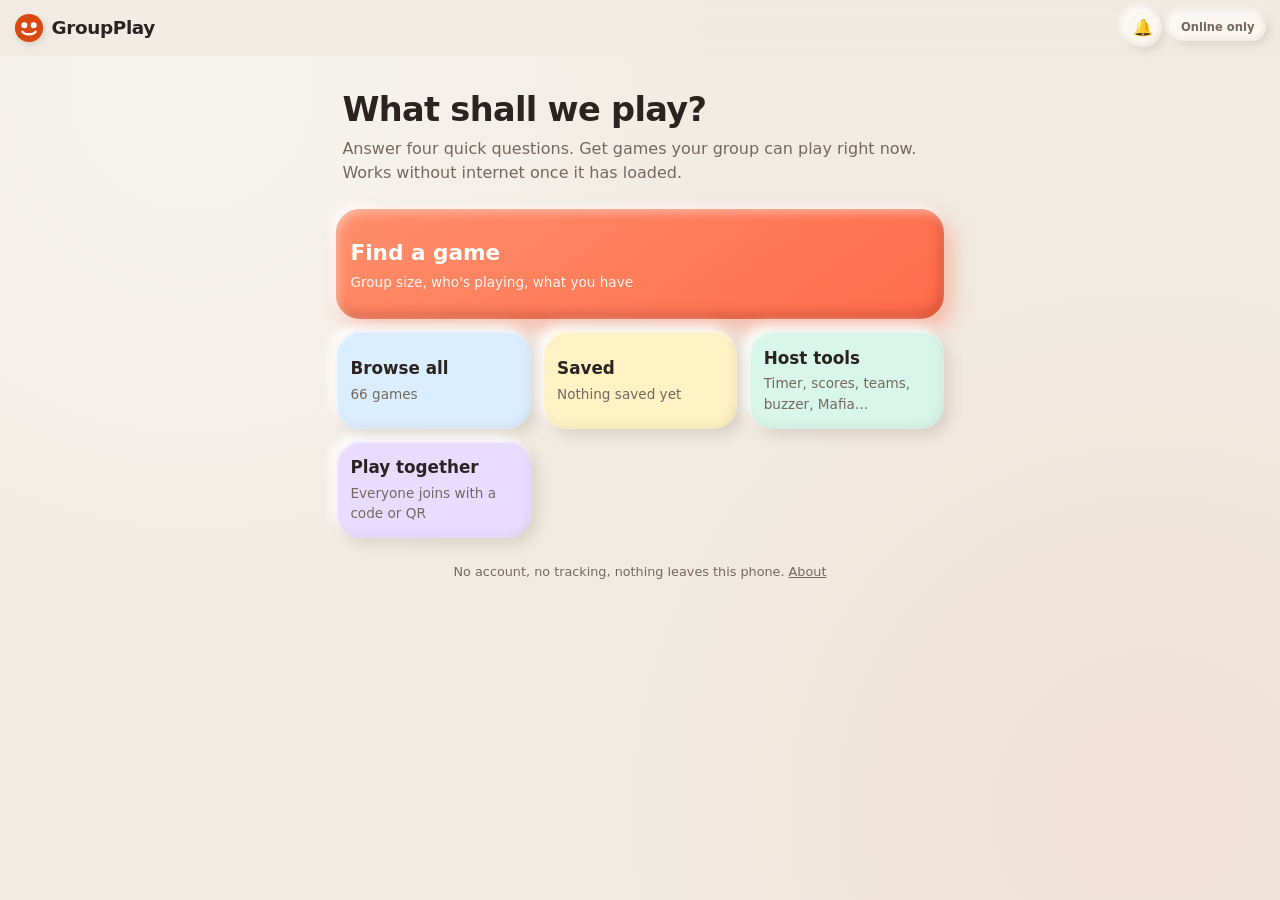
==== index.html @ 2ce84ced "GroupPlay v2026.10.26" ====
<!doctype html>
<html lang="en">
<head>
  <meta charset="utf-8">
  <meta name="viewport" content="width=device-width, initial-scale=1, viewport-fit=cover">
  <title>GroupPlay — pick a game for your group</title>
  <meta name="description" content="Tell it how many people, who they are and what you have. It picks party games you can play right now — offline, no download, no sign-up.">
  <meta name="theme-color" content="#faf7f2" media="(prefers-color-scheme: light)">
  <meta name="theme-color" content="#15120f" media="(prefers-color-scheme: dark)">
  <meta name="mobile-web-app-capable" content="yes">
  <meta name="apple-mobile-web-app-capable" content="yes">
  <meta name="apple-mobile-web-app-status-bar-style" content="default">
  <meta name="apple-mobile-web-app-title" content="GroupPlay">
  <link rel="manifest" href="manifest.webmanifest">
  <link rel="icon" href="icons/icon.svg" type="image/svg+xml">
  <link rel="apple-touch-icon" href="icons/icon-192.png">
  <link rel="stylesheet" href="css/app.css">
</head>
<body>
  <header class="top">
    <a class="brand" href="#/" aria-label="GroupPlay home">
      <svg viewBox="0 0 32 32" aria-hidden="true"><circle cx="16" cy="16" r="15" fill="#d9480f"/><circle cx="11" cy="13" r="3.2" fill="#fff"/><circle cx="21" cy="13" r="3.2" fill="#fff"/><path d="M9 20c2 3.5 12 3.5 14 0" stroke="#fff" stroke-width="2.6" fill="none" stroke-linecap="round"/></svg>
      GroupPlay
    </a>
    <button type="button" id="sound-toggle" class="sound-toggle" aria-label="toggle button sounds" title="Button sounds">🔔</button>
    <span id="offline-badge" class="offline-badge" title="Once this shows 'Works offline', the whole site is saved on this phone.">Loading…</span>
  </header>
  <main id="app" aria-live="polite">
    <noscript><section class="card"><h2>JavaScript is off</h2><p>GroupPlay runs entirely on your phone and needs JavaScript. Nothing is sent anywhere.</p></section></noscript>
  </main>

  <script src="js/version.js"></script>
  <script src="js/config.js"></script>
  <script src="js/games.js"></script>
  <script src="js/decks.js"></script>
  <script src="js/engine.js"></script>
  <script src="js/store.js"></script>
  <script src="js/audio.js"></script>
  <script src="js/ui.js"></script>
  <script src="js/explain.js"></script>
  <script src="js/explainers.js"></script>
  <script src="js/qr.js"></script>
  <script src="js/net.js"></script>
  <script src="js/tools.js"></script>
  <script src="js/play.js"></script>
  <script src="js/online.js"></script>
  <script src="js/app.js"></script>
</body>
</html>
---- css/app.css ----
/* GroupPlay — claymorphism UI. Mobile first, system fonts only, light + dark, reduced-motion safe. */
:root {
  --bg: #f1ebe2;
  --bg-2: #e8e0d4;
  --surface: #faf6f0;
  --surface-2: #efe8de;
  --text: #2a2320;
  --muted: #75695f;
  --line: #e1d7ca;
  --accent: #ff6b4a;
  --accent-2: #ff8f6b;
  --accent-ink: #fff;
  --accent-soft: #ffe1d7;
  --mint: #3fcf9f; --mint-soft: #d8f6ea;
  --sky: #4fb0ff; --sky-soft: #dbeeff;
  --lemon: #ffcf3f; --lemon-soft: #fff2c4;
  --grape: #9b6bff; --grape-soft: #e9ddff;
  --pink: #ff6fc0;
  --ok: #1f9d6a; --ok-soft: #d8f6ea;
  --danger: #e5484d; --danger-soft: #ffe0e0;
  --hi: rgba(255,255,255,.95);        /* clay highlight */
  --lo: rgba(96,70,48,.16);           /* clay shade */
  --lo-2: rgba(96,70,48,.08);
  --clay: 6px 6px 14px var(--lo), -5px -5px 12px var(--hi), inset 1px 1px 3px var(--hi), inset -3px -3px 8px var(--lo-2);
  --clay-sm: 3px 3px 8px var(--lo), -3px -3px 7px var(--hi), inset 1px 1px 2px var(--hi), inset -2px -2px 5px var(--lo-2);
  --clay-in: inset 4px 4px 10px var(--lo), inset -3px -3px 8px var(--hi);
  --r: 24px; --r-sm: 16px;
  --tap: 50px;
  --spring: cubic-bezier(.34, 1.56, .64, 1);
  color-scheme: light;
}
@media (prefers-color-scheme: dark) {
  :root:not([data-theme="light"]) {
    --bg: #1d1a21; --bg-2: #17151b; --surface: #2a262f; --surface-2: #34303a; --text: #f4efe9; --muted: #a79d93; --line: #3e3944;
    --accent: #ff7a57; --accent-2: #ff9a7c; --accent-soft: #4a2a22;
    --mint-soft: #1d3d33; --sky-soft: #1f3348; --lemon-soft: #46391a; --grape-soft: #332552;
    --ok: #4ad39a; --ok-soft: #1d3d33; --danger: #ff7b7b; --danger-soft: #4a2222;
    --hi: rgba(255,255,255,.07); --lo: rgba(0,0,0,.5); --lo-2: rgba(0,0,0,.3);
    color-scheme: dark;
  }
}
:root[data-theme="dark"] {
  --bg: #1d1a21; --bg-2: #17151b; --surface: #2a262f; --surface-2: #34303a; --text: #f4efe9; --muted: #a79d93; --line: #3e3944;
  --accent: #ff7a57; --accent-2: #ff9a7c; --accent-soft: #4a2a22;
  --mint-soft: #1d3d33; --sky-soft: #1f3348; --lemon-soft: #46391a; --grape-soft: #332552;
  --ok: #4ad39a; --ok-soft: #1d3d33; --danger: #ff7b7b; --danger-soft: #4a2222;
  --hi: rgba(255,255,255,.07); --lo: rgba(0,0,0,.5); --lo-2: rgba(0,0,0,.3);
  color-scheme: dark;
}

* { box-sizing: border-box; }
html { -webkit-text-size-adjust: 100%; }
body {
  margin: 0; background: var(--bg); color: var(--text);
  background-image: radial-gradient(circle at 15% 10%, rgba(255,255,255,.5), transparent 40%), radial-gradient(circle at 90% 90%, rgba(255,107,74,.08), transparent 40%);
  background-attachment: fixed;
  font: 16px/1.5 system-ui, -apple-system, "Segoe UI", Roboto, "Noto Sans", sans-serif;
  -webkit-tap-highlight-color: transparent; overscroll-behavior-y: contain;
}
a { color: var(--accent); }
h1, h2, h3 { line-height: 1.15; margin: 0 0 .45rem; letter-spacing: -.02em; font-weight: 800; }
h1 { font-size: 1.7rem; } h2 { font-size: 1.3rem; } h3 { font-size: 1.05rem; }
p { margin: 0 0 .75rem; }
.muted { color: var(--muted); }
.small { font-size: .875rem; }
.center { text-align: center; }
.hidden { display: none !important; }
button { font: inherit; }
input, select { font: inherit; color: inherit; }
::selection { background: var(--accent-soft); }

/* ---------- Motion ---------- */
@keyframes pop-in { from { opacity: 0; transform: translateY(14px) scale(.96); } to { opacity: 1; transform: none; } }
@keyframes squish { 0% { transform: scale(1); } 40% { transform: scale(.94, .9); } 100% { transform: scale(1); } }
@keyframes wobble { 0%,100% { transform: rotate(0); } 25% { transform: rotate(-8deg) scale(1.05); } 75% { transform: rotate(8deg) scale(1.05); } }
@keyframes float { 0%,100% { transform: translateY(0); } 50% { transform: translateY(-5px); } }
@keyframes blob { 0%,100% { border-radius: 42% 58% 55% 45% / 50% 45% 55% 50%; } 50% { border-radius: 58% 42% 45% 55% / 45% 55% 45% 55%; } }
@keyframes toast-in { from { opacity: 0; transform: translate(-50%, 24px) scale(.9); } to { opacity: 1; transform: translate(-50%, 0) scale(1); } }
/* Entrance pop only when a new screen is opened (the router adds .route-enter); live re-renders inside a screen never animate. */
main#app.route-enter > * { animation: pop-in .42s var(--spring) both; }
main#app.route-enter > *:nth-child(2) { animation-delay: .05s; } main#app.route-enter > *:nth-child(3) { animation-delay: .1s; } main#app.route-enter > *:nth-child(4) { animation-delay: .15s; } main#app.route-enter > *:nth-child(n+5) { animation-delay: .2s; }

/* ---------- Layout ---------- */
header.top {
  position: sticky; top: 0; z-index: 10; display: flex; align-items: center; gap: .5rem;
  padding: .55rem .9rem; padding-top: max(.55rem, env(safe-area-inset-top));
  background: color-mix(in srgb, var(--bg) 86%, transparent); backdrop-filter: blur(10px);
}
header.top .brand { font-weight: 900; font-size: 1.15rem; letter-spacing: -.02em; text-decoration: none; color: var(--text); flex: 1; display: flex; align-items: center; gap: .45rem; }
header.top .brand svg { width: 30px; height: 30px; filter: drop-shadow(2px 3px 3px var(--lo)); }
header.top .brand:hover svg { animation: wobble .6s ease; }
.offline-badge { font-size: .72rem; font-weight: 700; padding: .3rem .7rem; border-radius: 99px; background: var(--surface); color: var(--muted); box-shadow: var(--clay-sm); }
.offline-badge.ready { color: var(--ok); }
.sound-toggle { width: 38px; height: 38px; border-radius: 50%; border: 0; background: var(--surface); box-shadow: var(--clay-sm); font-size: 1rem; cursor: pointer; display: inline-flex; align-items: center; justify-content: center; }
.sound-toggle.off { opacity: .55; box-shadow: var(--clay-in); }
main#app { max-width: 640px; margin: 0 auto; padding: 1rem; padding-bottom: calc(1.5rem + env(safe-area-inset-bottom)); }

.card { background: var(--surface); border-radius: var(--r); padding: 1.1rem; margin-bottom: 1rem; box-shadow: var(--clay); }
.card.flat { box-shadow: var(--clay-sm); }
.stack > * + * { margin-top: .75rem; }
.row { display: flex; gap: .5rem; align-items: center; flex-wrap: wrap; }
.row.between { justify-content: space-between; }
.grid-2 { display: grid; grid-template-columns: 1fr 1fr; gap: .7rem; }
.grid-3 { display: grid; grid-template-columns: repeat(3, 1fr); gap: .7rem; }

/* ---------- Buttons: squishy clay ---------- */
.btn {
  display: inline-flex; align-items: center; justify-content: center; gap: .4rem;
  min-height: var(--tap); padding: .65rem 1.1rem; border-radius: var(--r-sm); border: 0;
  background: var(--surface); color: var(--text); font-weight: 800; text-decoration: none; cursor: pointer;
  box-shadow: var(--clay-sm); user-select: none; -webkit-user-select: none;
  transition: transform .18s var(--spring), box-shadow .18s ease, filter .18s ease;
}
.btn:hover { filter: brightness(1.03); }
.btn:active, .btn.pressed { transform: scale(.94) translateY(2px); box-shadow: var(--clay-in); }
.btn.primary { background: linear-gradient(145deg, var(--accent-2), var(--accent)); color: var(--accent-ink); box-shadow: 5px 6px 14px rgba(255,107,74,.38), -3px -3px 8px var(--hi), inset 2px 3px 6px rgba(255,255,255,.45), inset -3px -5px 10px rgba(120,30,10,.28); }
.btn.primary:active, .btn.primary.pressed { box-shadow: inset 4px 5px 12px rgba(120,30,10,.35), inset -2px -2px 6px rgba(255,255,255,.2); }
.btn.ok { background: linear-gradient(145deg, #58dbb0, var(--mint)); color: #0d3b2b; box-shadow: 5px 6px 14px rgba(63,207,159,.35), -3px -3px 8px var(--hi), inset 2px 3px 6px rgba(255,255,255,.45), inset -3px -5px 10px rgba(10,80,55,.25); }
.btn.danger { background: linear-gradient(145deg, #ffd6d6, var(--danger-soft)); color: var(--danger); }
.btn.ghost { background: transparent; box-shadow: none; color: var(--accent); }
.btn.ghost:active { box-shadow: none; }
.btn.big { font-size: 1.15rem; min-height: 64px; width: 100%; border-radius: 20px; }
.btn.block { width: 100%; }
.btn.sm { min-height: 40px; padding: .35rem .8rem; font-size: .9rem; border-radius: 13px; }
.btn[disabled] { opacity: .45; pointer-events: none; }
.btn.icon { width: var(--tap); padding: 0; font-size: 1.3rem; border-radius: 50%; }

/* ---------- Chips + options ---------- */
.chips { display: flex; flex-wrap: wrap; gap: .55rem; }
.chip {
  display: inline-flex; align-items: center; gap: .35rem; min-height: 44px; padding: .45rem 1rem;
  border-radius: 99px; border: 0; background: var(--surface); color: var(--text);
  font-weight: 700; cursor: pointer; user-select: none; -webkit-user-select: none; text-decoration: none;
  box-shadow: var(--clay-sm); transition: transform .18s var(--spring), box-shadow .18s ease, background .18s ease, color .18s ease;
}
.chip:active { transform: scale(.93); }
.chip.on { background: linear-gradient(145deg, var(--accent-2), var(--accent)); color: var(--accent-ink); box-shadow: 3px 4px 10px rgba(255,107,74,.35), inset 2px 2px 5px rgba(255,255,255,.4), inset -2px -3px 6px rgba(120,30,10,.25); }
.chip.sm { min-height: 34px; padding: .2rem .75rem; font-size: .85rem; font-weight: 600; }
.chip .sub { font-weight: 500; font-size: .8rem; color: var(--muted); }
.chip.on .sub { color: inherit; opacity: .9; }
.option-list { display: grid; gap: .7rem; }
.option {
  display: block; padding: .9rem 1.05rem; border-radius: 20px; border: 0; background: var(--surface);
  cursor: pointer; text-align: left; width: 100%; color: var(--text); box-shadow: var(--clay-sm);
  transition: transform .18s var(--spring), box-shadow .18s ease;
}
.option:active { transform: scale(.97); }
.option.on { background: var(--accent-soft); box-shadow: var(--clay-in), 0 0 0 3px var(--accent); }
.option b { display: block; font-weight: 800; }
.option span { color: var(--muted); font-size: .9rem; }

/* ---------- Stepper / wizard ---------- */
.stepper { display: flex; align-items: center; gap: .75rem; }
.stepper .btn { width: 60px; font-size: 1.7rem; border-radius: 50%; }
.stepper input { width: 96px; text-align: center; font-size: 2.2rem; font-weight: 900; border: 0; border-radius: 18px; padding: .3rem; background: var(--surface-2); box-shadow: var(--clay-in); color: var(--text); }
.stepper input:focus { outline: 3px solid var(--accent); }
.progress { display: flex; gap: .4rem; margin-bottom: 1rem; }
.progress i { flex: 1; height: 10px; border-radius: 99px; background: var(--surface-2); box-shadow: var(--clay-in); transition: background .3s; }
.progress i.done { background: linear-gradient(90deg, var(--accent-2), var(--accent)); box-shadow: inset 1px 1px 2px rgba(255,255,255,.5), 2px 2px 5px rgba(255,107,74,.3); }
.wizard-nav { display: flex; gap: .7rem; margin-top: 1.1rem; }
.wizard-nav .btn { flex: 1; }

/* ---------- Game cards ---------- */
.game-card { display: block; text-decoration: none; color: inherit; transition: transform .2s var(--spring); }
.game-card:active { transform: scale(.98); }
.game-card h3 { margin: 0; }
.game-card .tagline { color: var(--muted); margin: .2rem 0 .6rem; }
.tags { display: flex; flex-wrap: wrap; gap: .4rem; }
.tag { font-size: .74rem; padding: .18rem .6rem; border-radius: 99px; background: var(--surface-2); color: var(--muted); font-weight: 700; letter-spacing: .01em; box-shadow: inset 1px 1px 2px var(--lo-2); }
.tag.accent { background: var(--accent-soft); color: var(--accent); }
.tag.ok { background: var(--ok-soft); color: var(--ok); }
.tag.warn { background: var(--danger-soft); color: var(--danger); }
.game-card.played { opacity: .6; }
.excluded-list details summary { cursor: pointer; font-weight: 700; color: var(--muted); }
.excluded-list li { padding: .35rem 0; border-bottom: 1px solid var(--line); display: flex; justify-content: space-between; gap: .5rem; }
.excluded-list li span { color: var(--muted); font-size: .875rem; text-align: right; }

/* ---------- Game detail ---------- */
.facts { display: grid; grid-template-columns: repeat(3, 1fr); gap: .6rem; margin: .85rem 0; }
.fact { background: var(--surface-2); border-radius: 18px; padding: .6rem .4rem; text-align: center; box-shadow: var(--clay-in); }
.fact b { display: block; font-size: 1.05rem; font-weight: 900; }
.fact span { font-size: .7rem; color: var(--muted); text-transform: uppercase; letter-spacing: .06em; font-weight: 700; }
ol.rules { padding-left: 1.4rem; margin: 0; }
ol.rules li { margin: .5rem 0; padding-left: .25rem; }
ol.rules li::marker { font-weight: 900; color: var(--accent); }
ul.plain { padding-left: 1.2rem; margin: 0; }
ul.plain li { margin: .35rem 0; }
.callout { background: var(--accent-soft); padding: .7rem .9rem; border-radius: 16px; box-shadow: var(--clay-in); }
.actions-sticky { position: sticky; bottom: 0; background: color-mix(in srgb, var(--bg) 88%, transparent); backdrop-filter: blur(8px); padding: .7rem 0 calc(.5rem + env(safe-area-inset-bottom)); display: flex; gap: .55rem; }
.actions-sticky .btn { flex: 1; padding-left: .5rem; padding-right: .5rem; }

/* ---------- Home ---------- */
.home-hero { padding: 1.2rem .4rem .8rem; }
.home-hero h1 { font-size: 2.1rem; }
.tiles { display: grid; grid-template-columns: 1fr 1fr; gap: .75rem; }
.tile { display: flex; flex-direction: column; justify-content: center; gap: .15rem; min-height: 92px; padding: .9rem; border-radius: var(--r); background: var(--surface); text-decoration: none; color: inherit; box-shadow: var(--clay); transition: transform .2s var(--spring), box-shadow .2s; }
.tile:active { transform: scale(.96); box-shadow: var(--clay-in); }
.tile b { font-size: 1.05rem; font-weight: 800; } .tile span { color: var(--muted); font-size: .85rem; }
.tile.accent { background: linear-gradient(145deg, var(--accent-2), var(--accent)); color: var(--accent-ink); grid-column: 1 / -1; min-height: 110px; box-shadow: 8px 10px 22px rgba(255,107,74,.4), -4px -4px 10px var(--hi), inset 3px 4px 8px rgba(255,255,255,.4), inset -4px -6px 12px rgba(120,30,10,.28); }
.tile.accent span { color: inherit; opacity: .9; }
.tile.accent b { font-size: 1.35rem; }
.tile.mint { background: var(--mint-soft); } .tile.sky { background: var(--sky-soft); } .tile.lemon { background: var(--lemon-soft); } .tile.grape { background: var(--grape-soft); }

/* ---------- Tools ---------- */
.display-big { font-variant-numeric: tabular-nums; font-size: clamp(4rem, 26vw, 8rem); font-weight: 900; line-height: 1; text-align: center; letter-spacing: -.04em; padding: 1rem 0; text-shadow: 3px 4px 0 var(--lo-2); }
.display-big.warn { color: var(--danger); }
.display-word { font-size: clamp(2rem, 11vw, 3.4rem); font-weight: 900; text-align: center; line-height: 1.12; padding: 1.5rem .5rem; word-break: break-word; letter-spacing: -.02em; }
.display-word.long { font-size: clamp(1.35rem, 6.5vw, 2rem); font-weight: 800; }
.display-word.tall { min-height: 42vh; display: flex; align-items: center; justify-content: center; }
.display-mid { font-size: 1.5rem; font-weight: 800; text-align: center; padding: .5rem; }
.score-row { display: flex; align-items: center; gap: .5rem; padding: .55rem 0; border-bottom: 1px solid var(--line); }
.score-row:last-child { border-bottom: 0; }
.score-row .name { flex: 1; font-weight: 700; min-width: 0; overflow: hidden; text-overflow: ellipsis; white-space: nowrap; }
.score-row .val { font-size: 1.7rem; font-weight: 900; min-width: 2.5ch; text-align: center; font-variant-numeric: tabular-nums; }
.score-row .btn { width: 46px; min-height: 46px; padding: 0; font-size: 1.3rem; border-radius: 50%; }
.score-row.lead .name::after { content: " 👑"; }
input.text { width: 100%; min-height: var(--tap); padding: .5rem .9rem; border-radius: var(--r-sm); border: 0; background: var(--surface-2); box-shadow: var(--clay-in); color: var(--text); }
input.text:focus { outline: 3px solid var(--accent); }
textarea.text { width: 100%; min-height: 120px; padding: .7rem .9rem; border-radius: var(--r-sm); border: 0; background: var(--surface-2); box-shadow: var(--clay-in); font: inherit; color: inherit; resize: vertical; }
textarea.text:focus { outline: 3px solid var(--accent); }
label.field { display: block; font-weight: 700; margin-bottom: .35rem; }
.team-box { border-radius: 20px; padding: .8rem 1rem; margin-bottom: .7rem; background: var(--surface); box-shadow: var(--clay-sm); border-left: 8px solid var(--line); }
.team-box h3 { margin-bottom: .25rem; }
.team-box.t0 { border-color: #ff6b4a; } .team-box.t1 { border-color: #4fb0ff; } .team-box.t2 { border-color: #3fcf9f; } .team-box.t3 { border-color: #ffcf3f; } .team-box.t4 { border-color: #9b6bff; } .team-box.t5 { border-color: #ff6fc0; }
.pad-grid { display: grid; grid-template-columns: 1fr 1fr; gap: .8rem; }
.pad { min-height: 116px; font-size: 1.25rem; border-radius: 26px; font-weight: 900; }
.pad.red { background: linear-gradient(145deg, #ff7b7b, #e5484d); color: #fff; box-shadow: 6px 8px 16px rgba(229,72,77,.35), inset 2px 3px 6px rgba(255,255,255,.4), inset -3px -5px 10px rgba(100,10,10,.3); }
.pad.green { background: linear-gradient(145deg, #5fe0b6, #2bb98a); color: #0d3b2b; box-shadow: 6px 8px 16px rgba(43,185,138,.35), inset 2px 3px 6px rgba(255,255,255,.4), inset -3px -5px 10px rgba(10,80,55,.3); }
.pad.blue { background: linear-gradient(145deg, #7cc6ff, #3a9bf0); color: #fff; box-shadow: 6px 8px 16px rgba(58,155,240,.35), inset 2px 3px 6px rgba(255,255,255,.4), inset -3px -5px 10px rgba(10,50,110,.3); }
.pad.yellow { background: linear-gradient(145deg, #ffe07a, #ffc531); color: #4a3300; box-shadow: 6px 8px 16px rgba(255,197,49,.35), inset 2px 3px 6px rgba(255,255,255,.5), inset -3px -5px 10px rgba(120,80,0,.25); }
.pad.purple { background: linear-gradient(145deg, #b995ff, #8a5cf5); color: #fff; box-shadow: 6px 8px 16px rgba(138,92,245,.35), inset 2px 3px 6px rgba(255,255,255,.4), inset -3px -5px 10px rgba(50,20,120,.3); }
.pad.teal { background: linear-gradient(145deg, #6fd8e6, #2fb4c6); color: #06313a; box-shadow: 6px 8px 16px rgba(47,180,198,.35), inset 2px 3px 6px rgba(255,255,255,.4), inset -3px -5px 10px rgba(5,70,80,.3); }
.pad:active { transform: scale(.94) translateY(3px); }

/* ---------- Reveal screens ---------- */
.reveal { min-height: 60vh; display: flex; flex-direction: column; align-items: center; justify-content: center; text-align: center; gap: 1rem; border-radius: var(--r); padding: 1.6rem 1rem; box-shadow: var(--clay); animation: pop-in .4s var(--spring) both; }
.reveal.hidden-role { background: var(--surface-2); }
.reveal.mafia { background: linear-gradient(160deg, #3a1515, #1f0b0b); color: #ffd6d6; }
.reveal.village { background: linear-gradient(160deg, #164a2a, #0d2e1a); color: #d3f9d8; }
.reveal.special { background: linear-gradient(160deg, #233a66, #15213d); color: #d0ebff; }
.reveal.imposter { background: linear-gradient(160deg, #4a1212, #2b0909); color: #ffe3e3; }
.reveal.word { background: linear-gradient(160deg, var(--lemon-soft), var(--accent-soft)); color: var(--text); }
.reveal .role { font-size: 2.6rem; font-weight: 900; letter-spacing: -.03em; text-shadow: 3px 4px 0 rgba(0,0,0,.18); }
.reveal .btn { color: #1a1a1a; background: #fff; box-shadow: 4px 6px 14px rgba(0,0,0,.25), inset 1px 2px 4px #fff, inset -2px -4px 8px rgba(0,0,0,.12); }
.reveal .muted { opacity: .8; color: inherit; }

/* ---------- Picker ---------- */
.picker-result { font-size: 2.3rem; font-weight: 900; text-align: center; padding: 1.4rem .5rem; min-height: 130px; border-radius: 20px; background: var(--surface-2); box-shadow: var(--clay-in); margin-bottom: .9rem; display: flex; flex-direction: column; justify-content: center; }

/* ---------- Explainer ---------- */
.explainer { margin-bottom: 1rem; }
.ex-stage { width: 100%; height: auto; display: block; border-radius: 22px; box-shadow: var(--clay); cursor: pointer; background: var(--surface); }
.ex-floor { fill: var(--surface); }
.ex-rug { fill: var(--surface-2); }
.ex-caption { font-weight: 700; font-size: 1.05rem; line-height: 1.35; margin: .8rem .2rem .5rem; min-height: 2.7em; }
.ex-bar { display: flex; align-items: center; gap: .5rem; }
.ex-bar .btn.icon { width: 44px; min-height: 44px; font-size: 1.1rem; }
.ex-dots { flex: 1; display: flex; gap: .35rem; justify-content: center; }
.ex-dots i { width: 10px; height: 10px; border-radius: 50%; background: var(--surface-2); box-shadow: var(--clay-in); cursor: pointer; transition: transform .2s var(--spring), background .2s; }
.ex-dots i.on { background: var(--accent); transform: scale(1.3); box-shadow: 1px 2px 4px rgba(255,107,74,.4); }
.ex-shadow { fill: rgba(0,0,0,.14); }
.ex-ring { fill: none; stroke: var(--accent); stroke-width: 3; stroke-dasharray: 6 5; opacity: 0; transition: opacity .3s; }
.ex-eye { fill: #3a2a25; }
.ex-eye-shut, .ex-mouth-sad, .ex-mouth-open, .ex-blind, .ex-shades, .ex-cap, .ex-x { display: none; }
.ex-arm { transform-origin: center 8px; transition: transform .35s var(--spring); }
.ex-arm-l { transform-origin: -15px -22px; } .ex-arm-r { transform-origin: 15px -22px; }
.ex-label { font-size: 9px; font-weight: 800; fill: var(--muted); }
.ex-bubble rect { fill: #fff; stroke: #d9d2c8; } .ex-bubble path { fill: #fff; } .ex-bubble text { font-size: 10px; font-weight: 800; fill: #2a2320; }
.ex-arrow { stroke: var(--accent); stroke-width: 2.5; stroke-linecap: round; stroke-linejoin: round; }
.st-it .ex-ring { opacity: 1; }
.st-it .ex-arm-r { transform: rotate(-150deg); }
.st-out { opacity: .45; } .st-out .ex-x { display: block; }
.st-blind .ex-blind { display: block; } .st-blind .ex-arm-l { transform: rotate(80deg); } .st-blind .ex-arm-r { transform: rotate(-80deg); }
.st-sleep .ex-eye { display: none; } .st-sleep .ex-eye-shut { display: block; } .st-sleep .ex-mouth-smile { display: none; }
.st-happy .ex-mouth-smile { display: none; } .st-happy .ex-mouth-open { display: block; } .st-happy .ex-arm-l { transform: rotate(150deg); } .st-happy .ex-arm-r { transform: rotate(-150deg); }
.st-sad .ex-mouth-smile { display: none; } .st-sad .ex-mouth-sad { display: block; }
.st-shout .ex-mouth-smile { display: none; } .st-shout .ex-mouth-open { display: block; }
.st-hands .ex-arm-l { transform: rotate(160deg); } .st-hands .ex-arm-r { transform: rotate(-160deg); }
.st-mafia .ex-shades { display: block; } .st-mafia .ex-body, .st-mafia .ex-arm { fill: #3b3b3b; }
.st-host .ex-cap { display: block; } .st-host .ex-hair { display: none; }
.st-sit .ex-body { transform: scaleY(.85) translateY(4px); }
@keyframes ex-note { 0% { opacity: 0; transform: translateY(0); } 20% { opacity: 1; } 100% { opacity: 0; transform: translateY(-40px); } }
.ex-fx-note { animation: ex-note 1.8s ease-out infinite; }
@keyframes ex-stamp { 0% { transform: scale(0) rotate(-10deg); } 60% { transform: scale(1.15) rotate(-6deg); } 100% { transform: scale(1) rotate(-6deg); } }
.ex-fx-stop { animation: ex-stamp .45s var(--spring) both; }
@keyframes ex-spin { to { transform: rotate(360deg); } }
.ex-fx-hand { animation: ex-spin 3s linear infinite; }
@keyframes ex-conf { 0% { transform: translateY(0) rotate(0); opacity: 1; } 100% { transform: translateY(210px) rotate(300deg); opacity: .6; } }
.ex-fx-conf { animation: ex-conf 2.6s linear infinite; }
@keyframes ex-z { 0% { opacity: 0; transform: translateY(0); } 30% { opacity: 1; } 100% { opacity: 0; transform: translateY(-26px) translateX(6px); } }
.ex-fx-z { animation: ex-z 2s ease-out infinite; }
@keyframes ex-sound { 0%,100% { opacity: .2; } 50% { opacity: 1; } }
.ex-fx-sound { animation: ex-sound .8s ease-in-out infinite; }

/* ---------- Online rooms ---------- */
.online-top { margin-bottom: .8rem; }
kbd.code.sm { font-size: 1rem; padding: .15rem .45rem; letter-spacing: .12em; border-radius: 8px; }
.pill { font-size: .72rem; font-weight: 800; padding: .25rem .6rem; border-radius: 99px; background: var(--surface-2); color: var(--muted); box-shadow: var(--clay-in); }
.pill.st-live { color: var(--ok); } .pill.st-offline, .pill.st-connecting { color: var(--warn, #b7791f); } .pill.st-ended { color: var(--danger); }
.dot { display: inline-block; width: 8px; height: 8px; border-radius: 50%; background: var(--line); margin-right: .35rem; }
.dot.on { background: var(--ok); box-shadow: 0 0 0 3px var(--ok-soft); }
.chip.dim { opacity: .45; text-decoration: line-through; }
.kick { border: 0; background: var(--danger-soft); color: var(--danger); width: 22px; height: 22px; border-radius: 50%; font-weight: 900; cursor: pointer; margin-left: .2rem; line-height: 1; }
.pick-grid { display: grid; grid-template-columns: 1fr 1fr; gap: .55rem; }
.pick-grid .btn { min-height: 54px; }
.bars { display: grid; gap: .45rem; }
.bar-row { display: grid; grid-template-columns: minmax(70px, 1fr) 2fr auto; align-items: center; gap: .5rem; font-weight: 700; }
.bar-row span { overflow: hidden; text-overflow: ellipsis; white-space: nowrap; }
.bar { height: 16px; border-radius: 99px; background: var(--surface-2); box-shadow: var(--clay-in); overflow: hidden; }
.bar i { display: block; height: 100%; background: linear-gradient(90deg, var(--accent-2), var(--accent)); border-radius: 99px; transition: width .4s var(--spring); min-width: 0; }
.invite summary { cursor: pointer; }
.qr { width: min(240px, 70vw); margin: 0 auto; background: #fff; padding: 8px; border-radius: 16px; box-shadow: var(--clay-sm); }
.qr svg { display: block; width: 100%; height: auto; }
.night { background: linear-gradient(160deg, #233a66, #15213d); color: #d0ebff; }
.night .muted { color: inherit; opacity: .8; }
.buzz-btn { min-height: 160px; font-size: 2.2rem; letter-spacing: .08em; border-radius: 32px; }
.buzz-first { color: var(--ok); }
.q { font-size: 1.45rem; }
.tile[type="button"] { font: inherit; text-align: left; cursor: pointer; border: 0; }

/* ---------- Toast ---------- */
#toast { position: fixed; left: 50%; bottom: 28px; transform: translate(-50%, 24px); background: var(--text); color: var(--bg); padding: .7rem 1.1rem; border-radius: 99px; font-weight: 700; opacity: 0; pointer-events: none; z-index: 100; max-width: 90vw; text-align: center; box-shadow: 4px 8px 20px rgba(0,0,0,.25); }
#toast.show { animation: toast-in .35s var(--spring) both; }

/* ---------- Misc ---------- */
hr { border: 0; border-top: 2px solid var(--line); margin: 1rem 0; border-radius: 2px; }
kbd.code { font: 900 1.7rem/1 ui-monospace, Menlo, Consolas, monospace; letter-spacing: .18em; background: var(--surface-2); padding: .5rem .8rem; border-radius: 14px; box-shadow: var(--clay-in); }
.foot { text-align: center; color: var(--muted); font-size: .8rem; padding: 1.5rem 0 .5rem; }
.foot a { color: var(--muted); }
@media (min-width: 480px) { .tiles { grid-template-columns: 1fr 1fr 1fr; } .tile.accent { grid-column: 1 / -1; } }
@media (prefers-reduced-motion: reduce) { *, *::before, *::after { transition: none !important; animation: none !important; } #toast.show { opacity: 1; transform: translate(-50%, 0); } }

/* ---------- Hover pop-out (mouse / trackpad only; touch devices get the press squish instead) ---------- */
@media (hover: hover) and (pointer: fine) {
  .tile, .game-card, .btn, .chip, .option, .pad, .ex-dots i { transition: transform .22s var(--spring), box-shadow .22s ease, filter .22s ease, background .18s ease, color .18s ease; }
  .tile:hover { transform: translateY(-6px) scale(1.035); box-shadow: 12px 16px 28px var(--lo), -6px -6px 14px var(--hi), inset 1px 1px 3px var(--hi), inset -3px -3px 8px var(--lo-2); }
  .tile.accent:hover { box-shadow: 12px 18px 32px rgba(255,107,74,.45), -5px -5px 12px var(--hi), inset 3px 4px 8px rgba(255,255,255,.4), inset -4px -6px 12px rgba(120,30,10,.28); }
  .game-card:hover { transform: translateY(-5px) scale(1.02); box-shadow: 12px 16px 28px var(--lo), -6px -6px 14px var(--hi), inset 1px 1px 3px var(--hi), inset -3px -3px 8px var(--lo-2); }
  .btn:hover:not([disabled]) { transform: translateY(-3px) scale(1.03); box-shadow: 6px 9px 18px var(--lo), -4px -4px 10px var(--hi), inset 1px 1px 2px var(--hi), inset -2px -2px 5px var(--lo-2); }
  .btn.primary:hover:not([disabled]) { box-shadow: 8px 12px 22px rgba(255,107,74,.45), -3px -3px 8px var(--hi), inset 2px 3px 6px rgba(255,255,255,.45), inset -3px -5px 10px rgba(120,30,10,.28); filter: brightness(1.05); }
  .btn.ghost:hover { transform: scale(1.05); box-shadow: none; }
  .chip:hover { transform: translateY(-2px) scale(1.06); }
  .option:hover { transform: translateY(-2px) scale(1.015); box-shadow: 6px 9px 18px var(--lo), -4px -4px 10px var(--hi), inset 1px 1px 2px var(--hi), inset -2px -2px 5px var(--lo-2); }
  .pad:hover { transform: translateY(-4px) scale(1.04); filter: brightness(1.06); }
  .ex-dots i:hover { transform: scale(1.4); }
  .ex-stage:hover { box-shadow: 10px 14px 26px var(--lo), -6px -6px 14px var(--hi), inset 1px 1px 3px var(--hi), inset -3px -3px 8px var(--lo-2); }
  /* pressing still wins over hovering */
  .btn:active:not([disabled]), .tile:active, .chip:active, .option:active, .pad:active, .game-card:active { transform: scale(.96) translateY(1px); }
}
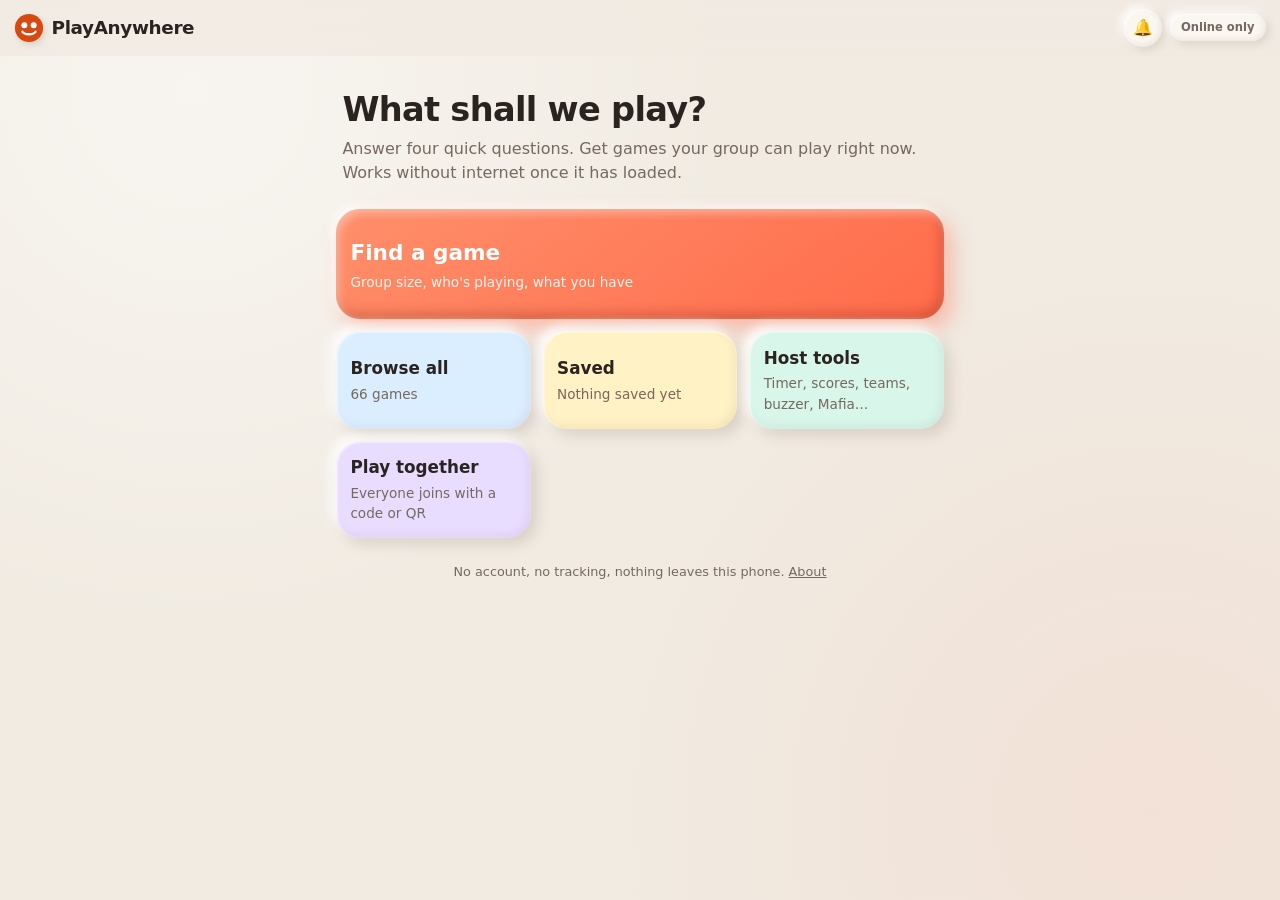
==== commit 9a715486: "playstore" ====
--- a/index.html
+++ b/index.html
@@ -3,14 +3,14 @@
 <head>
   <meta charset="utf-8">
   <meta name="viewport" content="width=device-width, initial-scale=1, viewport-fit=cover">
-  <title>GroupPlay — pick a game for your group</title>
+  <title>PlayAnywhere — pick a game for your group</title>
   <meta name="description" content="Tell it how many people, who they are and what you have. It picks party games you can play right now — offline, no download, no sign-up.">
   <meta name="theme-color" content="#faf7f2" media="(prefers-color-scheme: light)">
   <meta name="theme-color" content="#15120f" media="(prefers-color-scheme: dark)">
   <meta name="mobile-web-app-capable" content="yes">
   <meta name="apple-mobile-web-app-capable" content="yes">
   <meta name="apple-mobile-web-app-status-bar-style" content="default">
-  <meta name="apple-mobile-web-app-title" content="GroupPlay">
+  <meta name="apple-mobile-web-app-title" content="PlayAnywhere">
   <link rel="manifest" href="manifest.webmanifest">
   <link rel="icon" href="icons/icon.svg" type="image/svg+xml">
   <link rel="apple-touch-icon" href="icons/icon-192.png">
@@ -18,19 +18,20 @@
 </head>
 <body>
   <header class="top">
-    <a class="brand" href="#/" aria-label="GroupPlay home">
+    <a class="brand" href="#/" aria-label="PlayAnywhere home">
       <svg viewBox="0 0 32 32" aria-hidden="true"><circle cx="16" cy="16" r="15" fill="#d9480f"/><circle cx="11" cy="13" r="3.2" fill="#fff"/><circle cx="21" cy="13" r="3.2" fill="#fff"/><path d="M9 20c2 3.5 12 3.5 14 0" stroke="#fff" stroke-width="2.6" fill="none" stroke-linecap="round"/></svg>
-      GroupPlay
+      PlayAnywhere
     </a>
     <button type="button" id="sound-toggle" class="sound-toggle" aria-label="toggle button sounds" title="Button sounds">🔔</button>
     <span id="offline-badge" class="offline-badge" title="Once this shows 'Works offline', the whole site is saved on this phone.">Loading…</span>
   </header>
   <main id="app" aria-live="polite">
-    <noscript><section class="card"><h2>JavaScript is off</h2><p>GroupPlay runs entirely on your phone and needs JavaScript. Nothing is sent anywhere.</p></section></noscript>
+    <noscript><section class="card"><h2>JavaScript is off</h2><p>PlayAnywhere runs entirely on your phone and needs JavaScript. Nothing is sent anywhere.</p></section></noscript>
   </main>
 
   <script src="js/version.js"></script>
   <script src="js/config.js"></script>
+  <script src="js/native.js"></script>
   <script src="js/games.js"></script>
   <script src="js/decks.js"></script>
   <script src="js/engine.js"></script>
--- a/css/app.css
+++ b/css/app.css
@@ -1,4 +1,4 @@
-/* GroupPlay — claymorphism UI. Mobile first, system fonts only, light + dark, reduced-motion safe. */
+/* PlayAnywhere — claymorphism UI. Mobile first, system fonts only, light + dark, reduced-motion safe. */
 :root {
   --bg: #f1ebe2;
   --bg-2: #e8e0d4;
@@ -84,6 +84,7 @@
 header.top {
   position: sticky; top: 0; z-index: 10; display: flex; align-items: center; gap: .5rem;
   padding: .55rem .9rem; padding-top: max(.55rem, env(safe-area-inset-top));
+  background: var(--bg); /* fallback for web engines without color-mix */
   background: color-mix(in srgb, var(--bg) 86%, transparent); backdrop-filter: blur(10px);
 }
 header.top .brand { font-weight: 900; font-size: 1.15rem; letter-spacing: -.02em; text-decoration: none; color: var(--text); flex: 1; display: flex; align-items: center; gap: .45rem; }
@@ -186,7 +187,7 @@
 ul.plain { padding-left: 1.2rem; margin: 0; }
 ul.plain li { margin: .35rem 0; }
 .callout { background: var(--accent-soft); padding: .7rem .9rem; border-radius: 16px; box-shadow: var(--clay-in); }
-.actions-sticky { position: sticky; bottom: 0; background: color-mix(in srgb, var(--bg) 88%, transparent); backdrop-filter: blur(8px); padding: .7rem 0 calc(.5rem + env(safe-area-inset-bottom)); display: flex; gap: .55rem; }
+.actions-sticky { position: sticky; bottom: 0; background: var(--bg); background: color-mix(in srgb, var(--bg) 88%, transparent); backdrop-filter: blur(8px); padding: .7rem 0 calc(.5rem + env(safe-area-inset-bottom)); display: flex; gap: .55rem; }
 .actions-sticky .btn { flex: 1; padding-left: .5rem; padding-right: .5rem; }
 
 /* ---------- Home ---------- */
